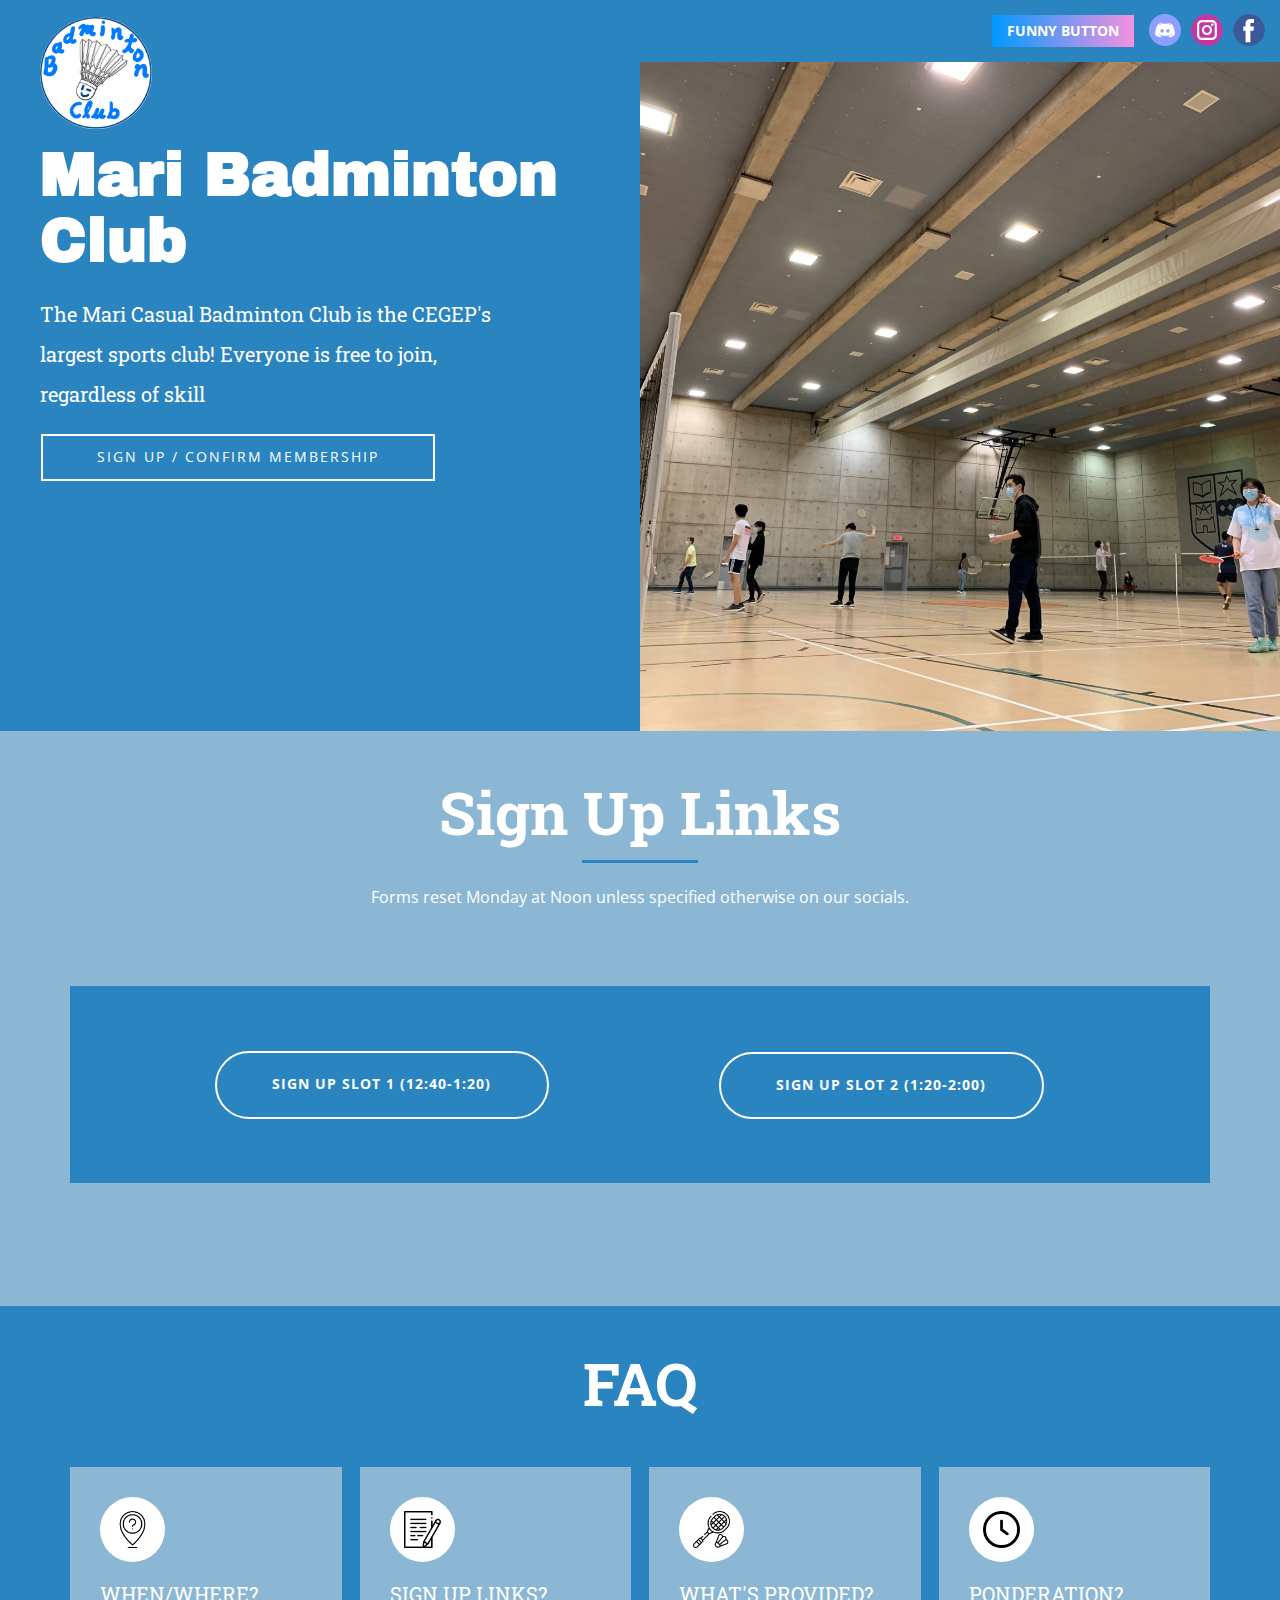
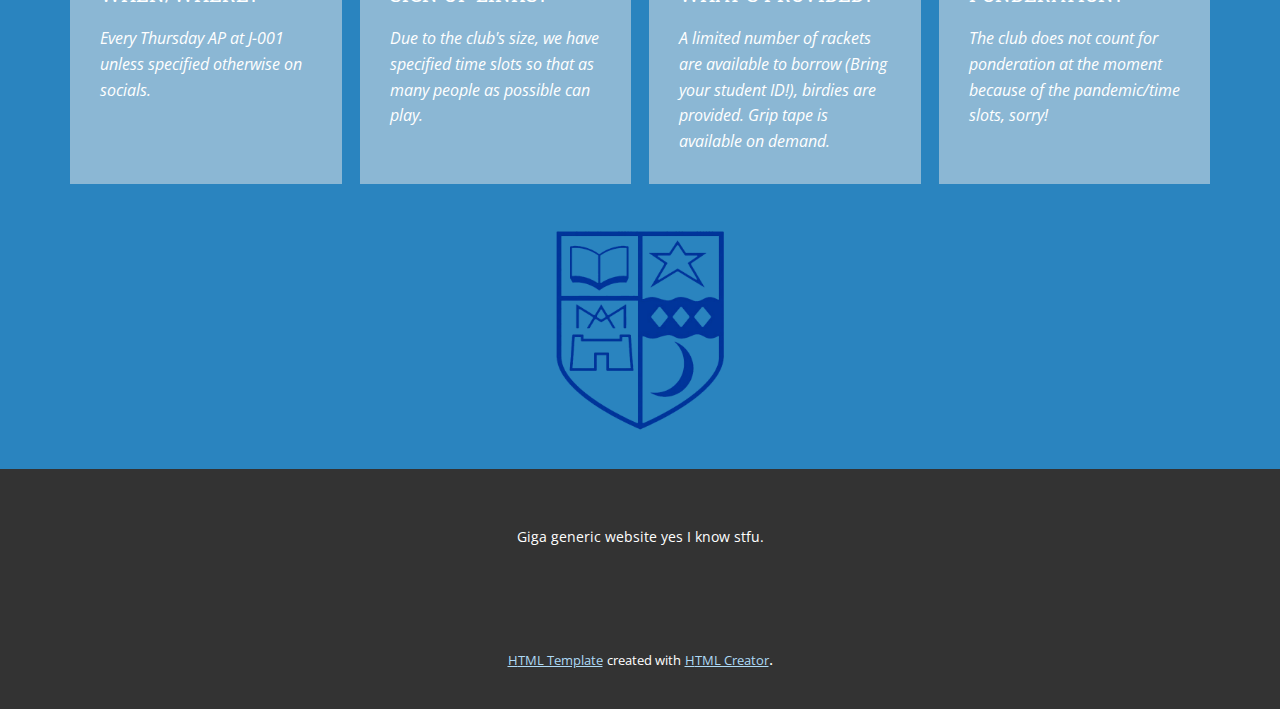
==== Marianopolis-Badminton-Club.html @ ca7cb6f6 "Added FIles" ====
<!DOCTYPE html>
<html style="font-size: 16px;">
  <head>
    <meta name="viewport" content="width=device-width, initial-scale=1.0">
    <meta charset="utf-8">
    <meta name="keywords" content="Sport Club, About Gym, Our sports club is open!, Come workout with us, Membership Benefits, Contact Us">
    <meta name="description" content="">
    <meta name="page_type" content="np-template-header-footer-from-plugin">
    <title>Marianopolis Badminton Club</title>
    <link rel="stylesheet" href="nicepage.css" media="screen">
<link rel="stylesheet" href="Marianopolis-Badminton-Club.css" media="screen">
    <script class="u-script" type="text/javascript" src="jquery.js" defer=""></script>
    <script class="u-script" type="text/javascript" src="nicepage.js" defer=""></script>
    <meta name="generator" content="Nicepage 4.5.4, nicepage.com">
    <link id="u-theme-google-font" rel="stylesheet" href="https://fonts.googleapis.com/css?family=Roboto+Slab:100,200,300,400,500,600,700,800,900|Open+Sans:300,300i,400,400i,500,500i,600,600i,700,700i,800,800i">
    <link id="u-page-google-font" rel="stylesheet" href="https://fonts.googleapis.com/css?family=Archivo+Black:400">
    
    
    
    
    <script type="application/ld+json">{
		"@context": "http://schema.org",
		"@type": "Organization",
		"name": "",
		"sameAs": [
				"https://discord.gg/cXCWYd5EyZ",
				"https://instagram.com/maribadmintonclub?r=nametag",
				"https://www.facebook.com/groups/233192931981322/"
		]
}</script>
    <meta name="theme-color" content="#2a84bf">
    <meta property="og:title" content="Marianopolis Badminton Club">
    <meta property="og:type" content="website">
  </head>
  <body class="u-body u-custom-color-2 u-xl-mode"><header class="u-clearfix u-custom-color-2 u-header u-valign-middle u-header" id="sec-61e0"><div class="u-align-right u-container-style u-group u-group-1">
        <div class="u-container-layout">
          <div class="u-social-icons u-spacing-10 u-social-icons-1">
            <a class="u-social-url" target="_blank" data-type="Custom" title="Discord" href="https://discord.gg/cXCWYd5EyZ"><span class="u-file-icon u-icon u-social-custom u-social-icon u-icon-1"><img src="images/iu-21.png" alt=""></span>
            </a>
            <a class="u-social-url" title="instagram" target="_blank" href="https://instagram.com/maribadmintonclub?r=nametag"><span class="u-icon u-social-icon u-social-instagram u-icon-2"><svg class="u-svg-link" preserveAspectRatio="xMidYMin slice" viewBox="0 0 112 112" style=""><use xmlns:xlink="http://www.w3.org/1999/xlink" xlink:href="#svg-11bf"></use></svg><svg class="u-svg-content" viewBox="0 0 112 112" x="0" y="0" id="svg-11bf"><circle fill="currentColor" cx="56.1" cy="56.1" r="55"></circle><path fill="#FFFFFF" d="M55.9,38.2c-9.9,0-17.9,8-17.9,17.9C38,66,46,74,55.9,74c9.9,0,17.9-8,17.9-17.9C73.8,46.2,65.8,38.2,55.9,38.2
z M55.9,66.4c-5.7,0-10.3-4.6-10.3-10.3c-0.1-5.7,4.6-10.3,10.3-10.3c5.7,0,10.3,4.6,10.3,10.3C66.2,61.8,61.6,66.4,55.9,66.4z"></path><path fill="#FFFFFF" d="M74.3,33.5c-2.3,0-4.2,1.9-4.2,4.2s1.9,4.2,4.2,4.2s4.2-1.9,4.2-4.2S76.6,33.5,74.3,33.5z"></path><path fill="#FFFFFF" d="M73.1,21.3H38.6c-9.7,0-17.5,7.9-17.5,17.5v34.5c0,9.7,7.9,17.6,17.5,17.6h34.5c9.7,0,17.5-7.9,17.5-17.5V38.8
C90.6,29.1,82.7,21.3,73.1,21.3z M83,73.3c0,5.5-4.5,9.9-9.9,9.9H38.6c-5.5,0-9.9-4.5-9.9-9.9V38.8c0-5.5,4.5-9.9,9.9-9.9h34.5
c5.5,0,9.9,4.5,9.9,9.9V73.3z"></path></svg></span>
            </a>
            <a class="u-social-url" title="facebook" target="_blank" href="https://www.facebook.com/groups/233192931981322/"><span class="u-icon u-social-facebook u-social-icon u-icon-3"><svg class="u-svg-link" preserveAspectRatio="xMidYMin slice" viewBox="0 0 112 112" style=""><use xmlns:xlink="http://www.w3.org/1999/xlink" xlink:href="#svg-a2ab"></use></svg><svg class="u-svg-content" viewBox="0 0 112 112" x="0" y="0" id="svg-a2ab"><circle fill="currentColor" cx="56.1" cy="56.1" r="55"></circle><path fill="#FFFFFF" d="M73.5,31.6h-9.1c-1.4,0-3.6,0.8-3.6,3.9v8.5h12.6L72,58.3H60.8v40.8H43.9V58.3h-8V43.9h8v-9.2
c0-6.7,3.1-17,17-17h12.5v13.9H73.5z"></path></svg></span>
            </a>
          </div>
          <a href="https://www.youtube.com/shorts/AWOyEIuVzzQ" class="u-border-none u-btn u-button-style u-gradient u-none u-text-body-alt-color u-btn-1" target="_blank">Funny button</a>
        </div>
      </div></header> 
    <section class="u-clearfix u-valign-middle-lg u-valign-middle-xl u-section-1" id="carousel_bebf">
      <div class="u-clearfix u-expanded-width u-layout-wrap u-layout-wrap-1">
        <div class="u-layout">
          <div class="u-layout-row">
            <div class="u-container-style u-custom-color-2 u-layout-cell u-size-30-lg u-size-30-xl u-size-33-md u-size-33-sm u-size-33-xs u-layout-cell-1">
              <div class="u-container-layout u-container-layout-1">
                <div class="u-image u-image-circle u-preserve-proportions u-image-1" alt="" data-image-width="1370" data-image-height="1370"></div>
                <h1 class="u-custom-font u-text u-text-body-alt-color u-text-1">Mari Badminton Club</h1>
                <div class="u-align-left u-container-style u-group u-group-1">
                  <div class="u-container-layout">
                    <p class="u-custom-font u-heading-font u-text u-text-2">The Mari Casual Badminton Club is the CEGEP's largest sports club! Everyone is free to join, regardless of skill</p>
                    <a href="https://docs.google.com/forms/u/0/?tgif=d" class="u-border-2 u-border-active-white u-border-hover-white u-border-white u-btn u-button-style u-hover-custom-color-2 u-none u-text-active-white u-text-body-alt-color u-text-hover-white u-btn-1">Sign Up / Confirm Membership<br>
                    </a>
                  </div>
                </div>
              </div>
            </div>
            <div class="u-container-style u-image u-layout-cell u-size-27-md u-size-27-sm u-size-27-xs u-size-30-lg u-size-30-xl u-image-2" data-image-width="4032" data-image-height="3024">
              <div class="u-container-layout u-valign-bottom-md u-valign-bottom-sm u-valign-bottom-xs u-container-layout-3"></div>
            </div>
          </div>
        </div>
      </div>
    </section>
    <section class="u-align-center u-clearfix u-custom-color-3 u-section-2" id="carousel_9475">
      <div class="u-clearfix u-sheet u-sheet-1">
        <h1 class="u-text u-text-1">Sign Up Links</h1>
        <div class="u-border-3 u-border-custom-color-2 u-line u-line-horizontal u-line-1"></div>
        <p class="u-text u-text-2">Forms reset Monday at Noon unless specified otherwise on our socials.</p>
        <div class="u-custom-color-2 u-expanded-width u-shape u-shape-rectangle u-shape-1"></div>
        <div class="u-clearfix u-expanded-width-md u-expanded-width-sm u-expanded-width-xs u-gutter-30 u-layout-wrap u-layout-wrap-1">
          <div class="u-layout" style="">
            <div class="u-layout-row" style="">
              <div class="u-container-style u-layout-cell u-left-cell u-size-60 u-layout-cell-1">
                <div class="u-container-layout u-container-layout-1">
                  <a href="https://forms.gle/CXZEc7ZyULWpKuLK6" class="u-border-2 u-border-hover-white u-border-white u-btn u-btn-round u-button-style u-none u-radius-50 u-btn-1" target="_blank">Sign up slot 1 (12:40-1:20)</a>
                  <a href="https://forms.gle/Vssh97PdJcnuQFZB7" class="u-border-2 u-border-hover-white u-border-white u-btn u-btn-round u-button-style u-none u-radius-50 u-btn-2" target="_blank"> Sign up slot 2 (1:20-2:00)</a>
                </div>
              </div>
            </div>
          </div>
        </div>
      </div>
    </section>
    <section class="u-align-center u-clearfix u-custom-color-2 u-section-3" id="carousel_7eb9">
      <div class="u-clearfix u-sheet u-sheet-1">
        <h1 class="u-text u-text-1">FAQ</h1>
        <div class="u-expanded-width u-list u-list-1">
          <div class="u-repeater u-repeater-1">
            <div class="u-align-left u-container-style u-custom-color-3 u-list-item u-repeater-item u-list-item-1">
              <div class="u-container-layout u-similar-container u-container-layout-1"><span class="u-file-icon u-icon u-icon-circle u-spacing-14 u-white u-icon-1"><img src="images/309173.png" alt=""></span>
                <h5 class="u-text u-text-2">When/Where?</h5>
                <p class="u-text u-text-3">Every Thursday AP at J-001 unless specified otherwise on socials.</p>
              </div>
            </div>
            <div class="u-align-left u-container-style u-custom-color-3 u-list-item u-repeater-item u-list-item-2">
              <div class="u-container-layout u-similar-container u-container-layout-2"><span class="u-file-icon u-icon u-icon-circle u-spacing-14 u-white u-icon-2"><img src="images/3447545.png" alt=""></span>
                <h5 class="u-text u-text-4">Sign up links?</h5>
                <p class="u-text u-text-5">Due to the club's size, we have specified time slots so that as many people as possible can play.</p>
              </div>
            </div>
            <div class="u-align-left u-container-style u-custom-color-3 u-list-item u-repeater-item u-list-item-3">
              <div class="u-container-layout u-similar-container u-container-layout-3"><span class="u-file-icon u-icon u-icon-circle u-spacing-14 u-white u-icon-3"><img src="images/2633874.png" alt=""></span>
                <h5 class="u-text u-text-6">What's Provided?</h5>
                <p class="u-text u-text-7">A limited number of rackets are available to borrow (Bring your student ID!), birdies are provided. Grip tape is available on demand.</p>
              </div>
            </div>
            <div class="u-align-left u-container-style u-custom-color-3 u-list-item u-repeater-item u-list-item-4">
              <div class="u-container-layout u-similar-container u-container-layout-4"><span class="u-file-icon u-icon u-icon-circle u-spacing-14 u-white u-icon-4"><img src="images/992700.png" alt=""></span>
                <h5 class="u-text u-text-8">Ponderation?</h5>
                <p class="u-text u-text-9">The club does not count for ponderation at the moment because of the pandemic/time slots, sorry!</p>
              </div>
            </div>
          </div>
        </div>
        <img class="u-image u-image-default u-preserve-proportions u-image-1" src="images/iu-41.png" alt="" data-image-width="1280" data-image-height="1280">
      </div>
    </section>
    
    
    <footer class="u-align-center u-clearfix u-footer u-grey-80 u-footer" id="sec-41c3"><div class="u-clearfix u-sheet u-sheet-1">
        <p class="u-small-text u-text u-text-variant u-text-1">Giga generic website yes I know stfu.</p>
      </div></footer>
    <section class="u-backlink u-clearfix u-grey-80">
      <a class="u-link" href="https://nicepage.com/html-templates" target="_blank">
        <span>HTML Template</span>
      </a>
      <p class="u-text">
        <span>created with</span>
      </p>
      <a class="u-link" href="https://nicepage.com/html-website-builder" target="_blank">
        <span>HTML Creator</span>
      </a>. 
    </section><span style="height: 64px; width: 64px; margin-left: 0px; margin-right: auto; margin-top: 0px; right: 35px; bottom: 35px;" class="u-back-to-top u-border-2 u-border-white u-hidden-xs u-icon u-icon-circle u-opacity u-opacity-85 u-spacing-10 u-text-white" data-href="#">
        <svg class="u-svg-link" preserveAspectRatio="xMidYMin slice" viewBox="0 0 551.13 551.13"><use xmlns:xlink="http://www.w3.org/1999/xlink" xlink:href="#svg-1d98"></use></svg>
        <svg class="u-svg-content" enable-background="new 0 0 551.13 551.13" viewBox="0 0 551.13 551.13" xmlns="http://www.w3.org/2000/svg" id="svg-1d98"><path d="m275.565 189.451 223.897 223.897h51.668l-275.565-275.565-275.565 275.565h51.668z"></path></svg>
    </span>
  </body>
</html>
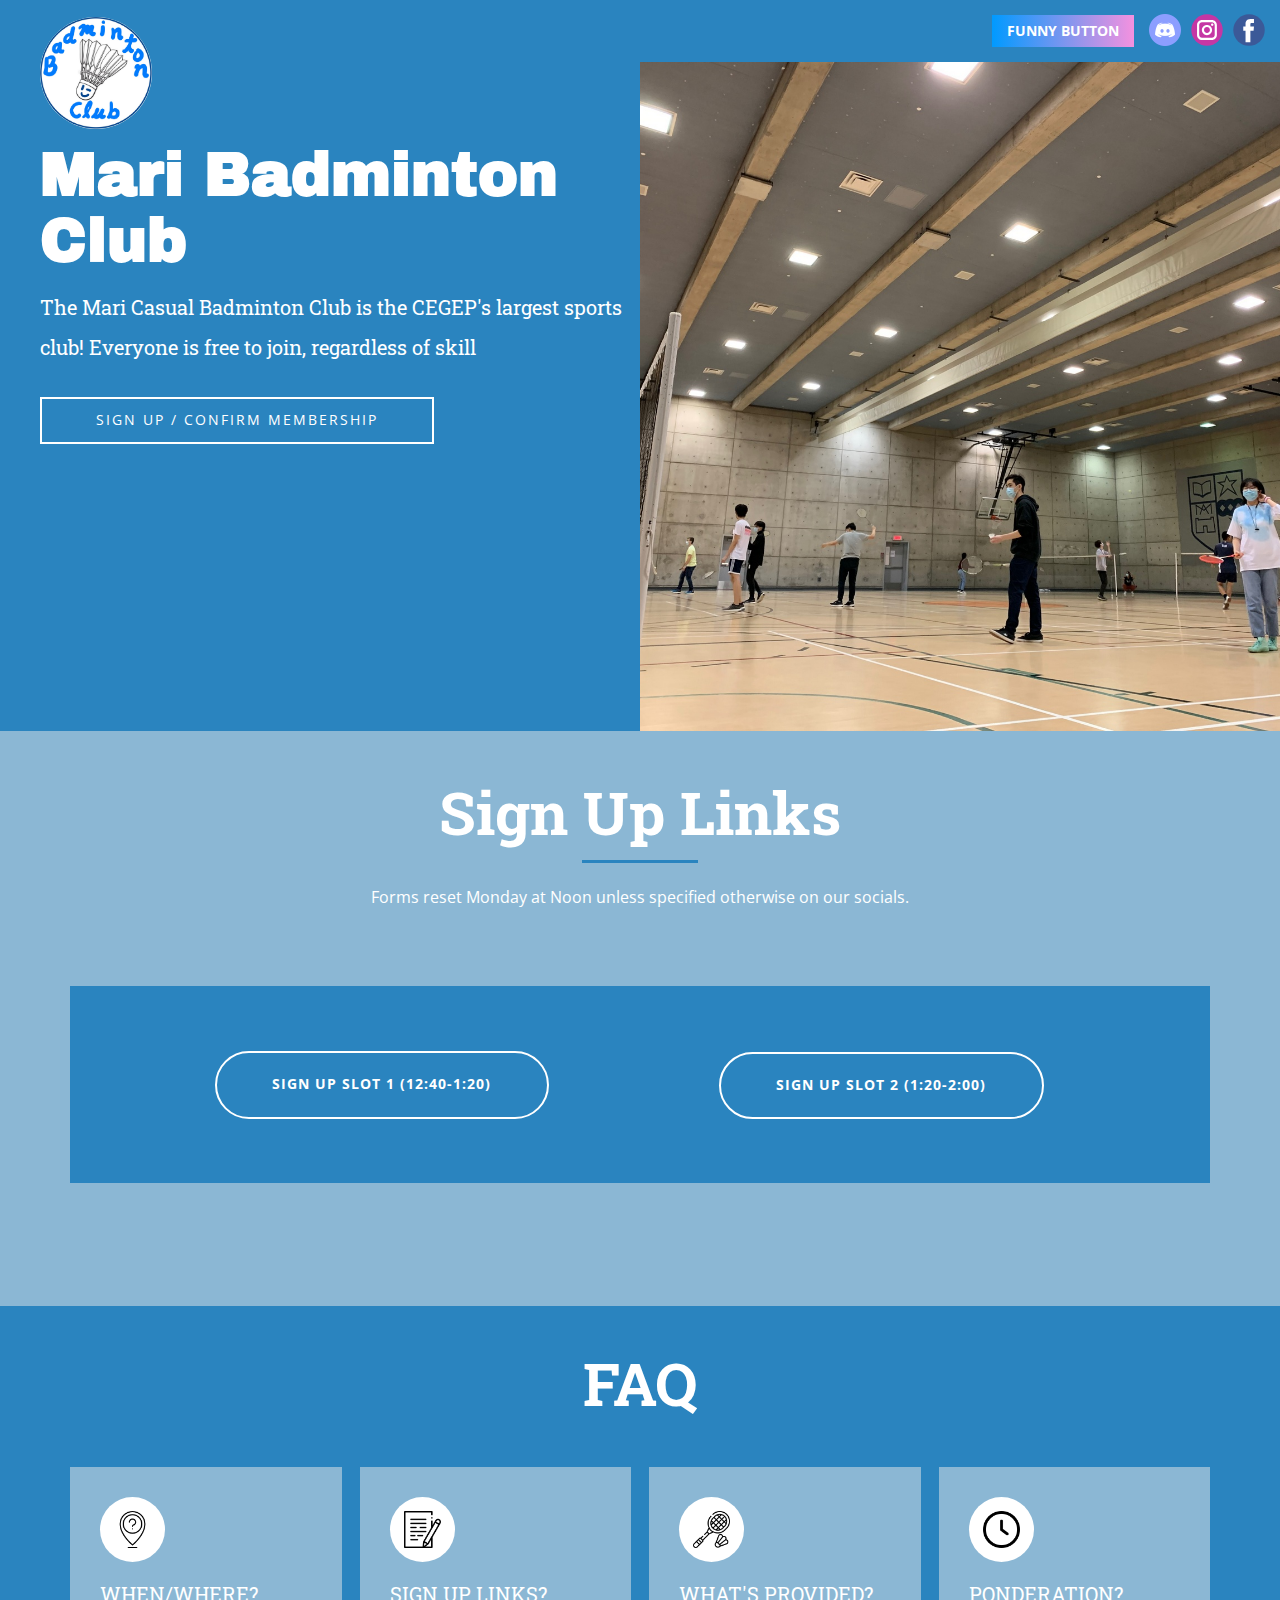
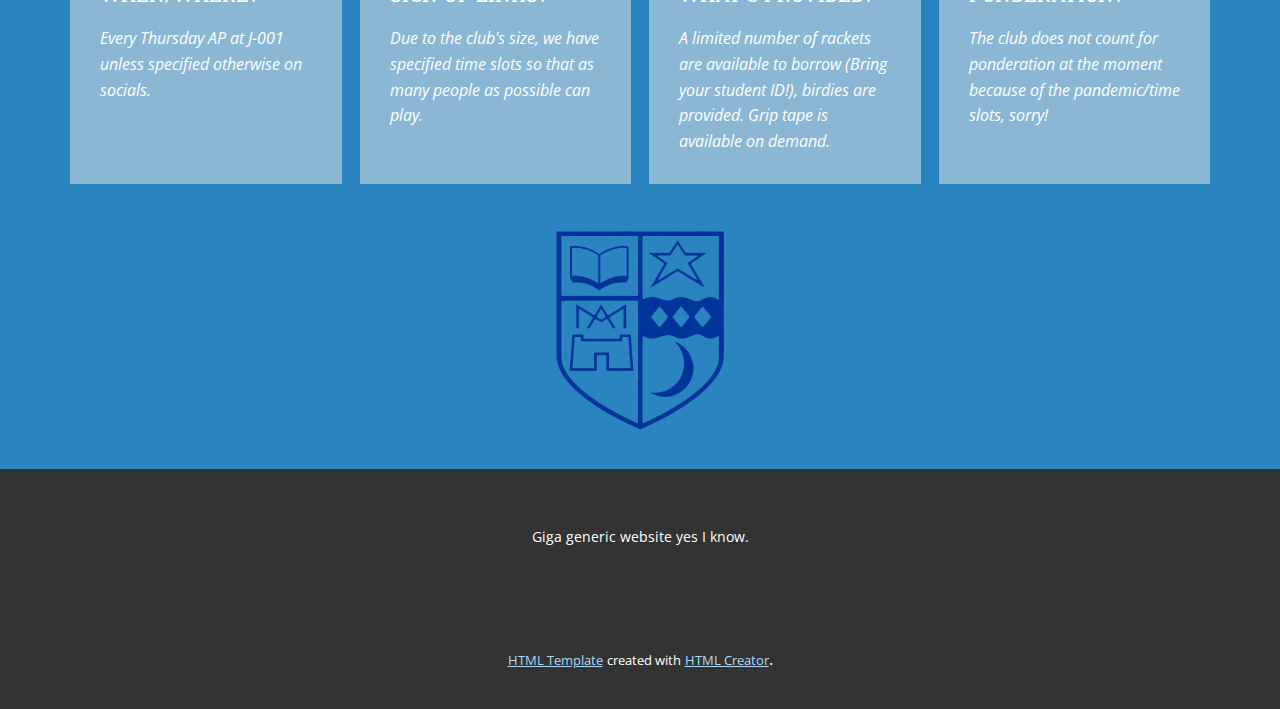
==== commit f244790e: "Optimize for phone" ====
--- a/Marianopolis-Badminton-Club.html
+++ b/Marianopolis-Badminton-Club.html
@@ -53,21 +53,17 @@
       <div class="u-clearfix u-expanded-width u-layout-wrap u-layout-wrap-1">
         <div class="u-layout">
           <div class="u-layout-row">
-            <div class="u-container-style u-custom-color-2 u-layout-cell u-size-30-lg u-size-30-xl u-size-33-md u-size-33-sm u-size-33-xs u-layout-cell-1">
+            <div class="u-container-style u-custom-color-2 u-layout-cell u-size-30-xl u-size-31-lg u-size-33-md u-size-33-sm u-size-33-xs u-layout-cell-1">
               <div class="u-container-layout u-container-layout-1">
                 <div class="u-image u-image-circle u-preserve-proportions u-image-1" alt="" data-image-width="1370" data-image-height="1370"></div>
-                <h1 class="u-custom-font u-text u-text-body-alt-color u-text-1">Mari Badminton Club</h1>
-                <div class="u-align-left u-container-style u-group u-group-1">
-                  <div class="u-container-layout">
-                    <p class="u-custom-font u-heading-font u-text u-text-2">The Mari Casual Badminton Club is the CEGEP's largest sports club! Everyone is free to join, regardless of skill</p>
-                    <a href="https://docs.google.com/forms/u/0/?tgif=d" class="u-border-2 u-border-active-white u-border-hover-white u-border-white u-btn u-button-style u-hover-custom-color-2 u-none u-text-active-white u-text-body-alt-color u-text-hover-white u-btn-1">Sign Up / Confirm Membership<br>
-                    </a>
-                  </div>
-                </div>
+                <h1 class="u-custom-font u-text u-text-body-alt-color u-text-default-xs u-text-1">Mari Badminton Club</h1>
+                <p class="u-custom-font u-heading-font u-text u-text-default-xs u-text-2"> The Mari Casual Badminton Club is the CEGEP's largest sports club! Everyone is free to join, regardless of skill</p>
+                <a href="https://forms.gle/B1RVdjzQc3L1shP78" class="u-border-2 u-border-active-white u-border-hover-white u-border-white u-btn u-button-style u-hover-custom-color-2 u-none u-text-active-white u-text-body-alt-color u-text-hover-white u-btn-1" target="_blank">Sign Up / Confirm Membership<br>
+                </a>
               </div>
             </div>
-            <div class="u-container-style u-image u-layout-cell u-size-27-md u-size-27-sm u-size-27-xs u-size-30-lg u-size-30-xl u-image-2" data-image-width="4032" data-image-height="3024">
-              <div class="u-container-layout u-valign-bottom-md u-valign-bottom-sm u-valign-bottom-xs u-container-layout-3"></div>
+            <div class="u-container-style u-image u-layout-cell u-size-27-md u-size-27-sm u-size-27-xs u-size-29-lg u-size-30-xl u-image-2" data-image-width="4032" data-image-height="3024">
+              <div class="u-container-layout u-valign-bottom-md u-valign-bottom-sm u-valign-bottom-xs u-container-layout-2"></div>
             </div>
           </div>
         </div>
@@ -130,7 +126,7 @@
     
     
     <footer class="u-align-center u-clearfix u-footer u-grey-80 u-footer" id="sec-41c3"><div class="u-clearfix u-sheet u-sheet-1">
-        <p class="u-small-text u-text u-text-variant u-text-1">Giga generic website yes I know stfu.</p>
+        <p class="u-small-text u-text u-text-variant u-text-1">Giga generic website yes I know.</p>
       </div></footer>
     <section class="u-backlink u-clearfix u-grey-80">
       <a class="u-link" href="https://nicepage.com/html-templates" target="_blank">
--- a/Marianopolis-Badminton-Club.css
+++ b/Marianopolis-Badminton-Club.css
@@ -26,19 +26,13 @@
 .u-section-1 .u-text-1 {
   font-family: "Archivo Black";
   font-size: 3.75rem;
-  margin: 13px 20px 0 40px;
-}
-
-.u-section-1 .u-group-1 {
-  width: 460px;
-  min-height: 186px;
-  margin: 20px auto 0 40px;
+  margin: 13px auto 0 40px;
 }
 
 .u-section-1 .u-text-2 {
   font-size: 1.25rem;
   line-height: 2;
-  margin: 0;
+  margin: 13px auto 0 40px;
 }
 
 .u-section-1 .u-btn-1 {
@@ -47,7 +41,7 @@
   font-size: 0.875rem;
   letter-spacing: 2px;
   font-weight: 400;
-  margin: 20px auto 0 1px;
+  margin: 30px auto 0 40px;
   padding: 10px 54px;
 }
 
@@ -57,7 +51,7 @@
   background-position: 50% 50%;
 }
 
-.u-section-1 .u-container-layout-3 {
+.u-section-1 .u-container-layout-2 {
   padding: 30px 0 60px;
 }
 
@@ -75,13 +69,21 @@
     min-height: 629px;
   }
 
-  .u-section-1 .u-container-layout-1 {
-    padding-left: 22px;
-    padding-right: 22px;
+  .u-section-1 .u-image-1 {
+    margin-left: 62px;
   }
 
   .u-section-1 .u-text-1 {
-    margin-right: 0;
+    margin-left: 34px;
+  }
+
+  .u-section-1 .u-text-2 {
+    margin-left: 34px;
+  }
+
+  .u-section-1 .u-btn-1 {
+    margin-top: 13px;
+    margin-left: 34px;
   }
 
   .u-section-1 .u-image-2 {
@@ -98,27 +100,28 @@
     min-height: 641px;
   }
 
-  .u-section-1 .u-container-layout-1 {
-    padding: 5px 0;
+  .u-section-1 .u-image-1 {
+    margin-top: -40px;
   }
 
   .u-section-1 .u-text-1 {
     font-size: 3rem;
-  }
-
-  .u-section-1 .u-group-1 {
-    width: 396px;
+    margin-left: 13px;
+  }
+
+  .u-section-1 .u-text-2 {
+    margin-left: 13px;
   }
 
   .u-section-1 .u-btn-1 {
-    margin-left: 0;
+    margin-left: 13px;
   }
 
   .u-section-1 .u-image-2 {
     min-height: 641px;
   }
 
-  .u-section-1 .u-container-layout-3 {
+  .u-section-1 .u-container-layout-2 {
     padding-top: 19px;
     padding-bottom: 19px;
   }
@@ -130,12 +133,11 @@
   }
 
   .u-section-1 .u-layout-cell-1 {
-    min-height: 581px;
     order: 1;
+    min-height: 100px;
   }
 
   .u-section-1 .u-container-layout-1 {
-    padding-top: 0;
     padding-left: 15px;
     padding-right: 15px;
   }
@@ -145,12 +147,11 @@
   }
 
   .u-section-1 .u-text-1 {
-    width: auto;
     margin-top: 8px;
   }
 
-  .u-section-1 .u-group-1 {
-    margin-top: 6px;
+  .u-section-1 .u-text-2 {
+    margin-top: 19px;
   }
 
   .u-section-1 .u-image-2 {
@@ -161,7 +162,7 @@
 
 @media (max-width: 575px) {
    .u-section-1 {
-    min-height: 1360px;
+    min-height: 955px;
   }
 
   .u-section-1 .u-layout-wrap-1 {
@@ -171,40 +172,40 @@
   }
 
   .u-section-1 .u-layout-cell-1 {
-    min-height: 575px;
+    min-height: 581px;
   }
 
   .u-section-1 .u-container-layout-1 {
-    padding-bottom: 0;
-    padding-left: 14px;
-    padding-right: 14px;
+    padding-left: 0;
+    padding-right: 0;
   }
 
   .u-section-1 .u-image-1 {
-    margin-top: 25px;
+    margin-top: 29px;
+    margin-left: 9px;
   }
 
   .u-section-1 .u-text-1 {
     font-size: 3.75rem;
-  }
-
-  .u-section-1 .u-group-1 {
-    width: 340px;
-    min-height: 226px;
-    margin: 50px 32px -44px auto;
+    margin-top: 11px;
+    margin-left: 22px;
+  }
+
+  .u-section-1 .u-text-2 {
+    margin-top: 36px;
+    margin-left: 22px;
   }
 
   .u-section-1 .u-btn-1 {
-    margin-right: 0;
-    padding-left: 29px;
-    padding-right: 29px;
+    margin-top: 29px;
+    margin-left: 22px;
   }
 
   .u-section-1 .u-image-2 {
-    min-height: 708px;
-  }
-
-  .u-section-1 .u-container-layout-3 {
+    min-height: 293px;
+  }
+
+  .u-section-1 .u-container-layout-2 {
     padding-left: 28px;
     padding-right: 28px;
   }
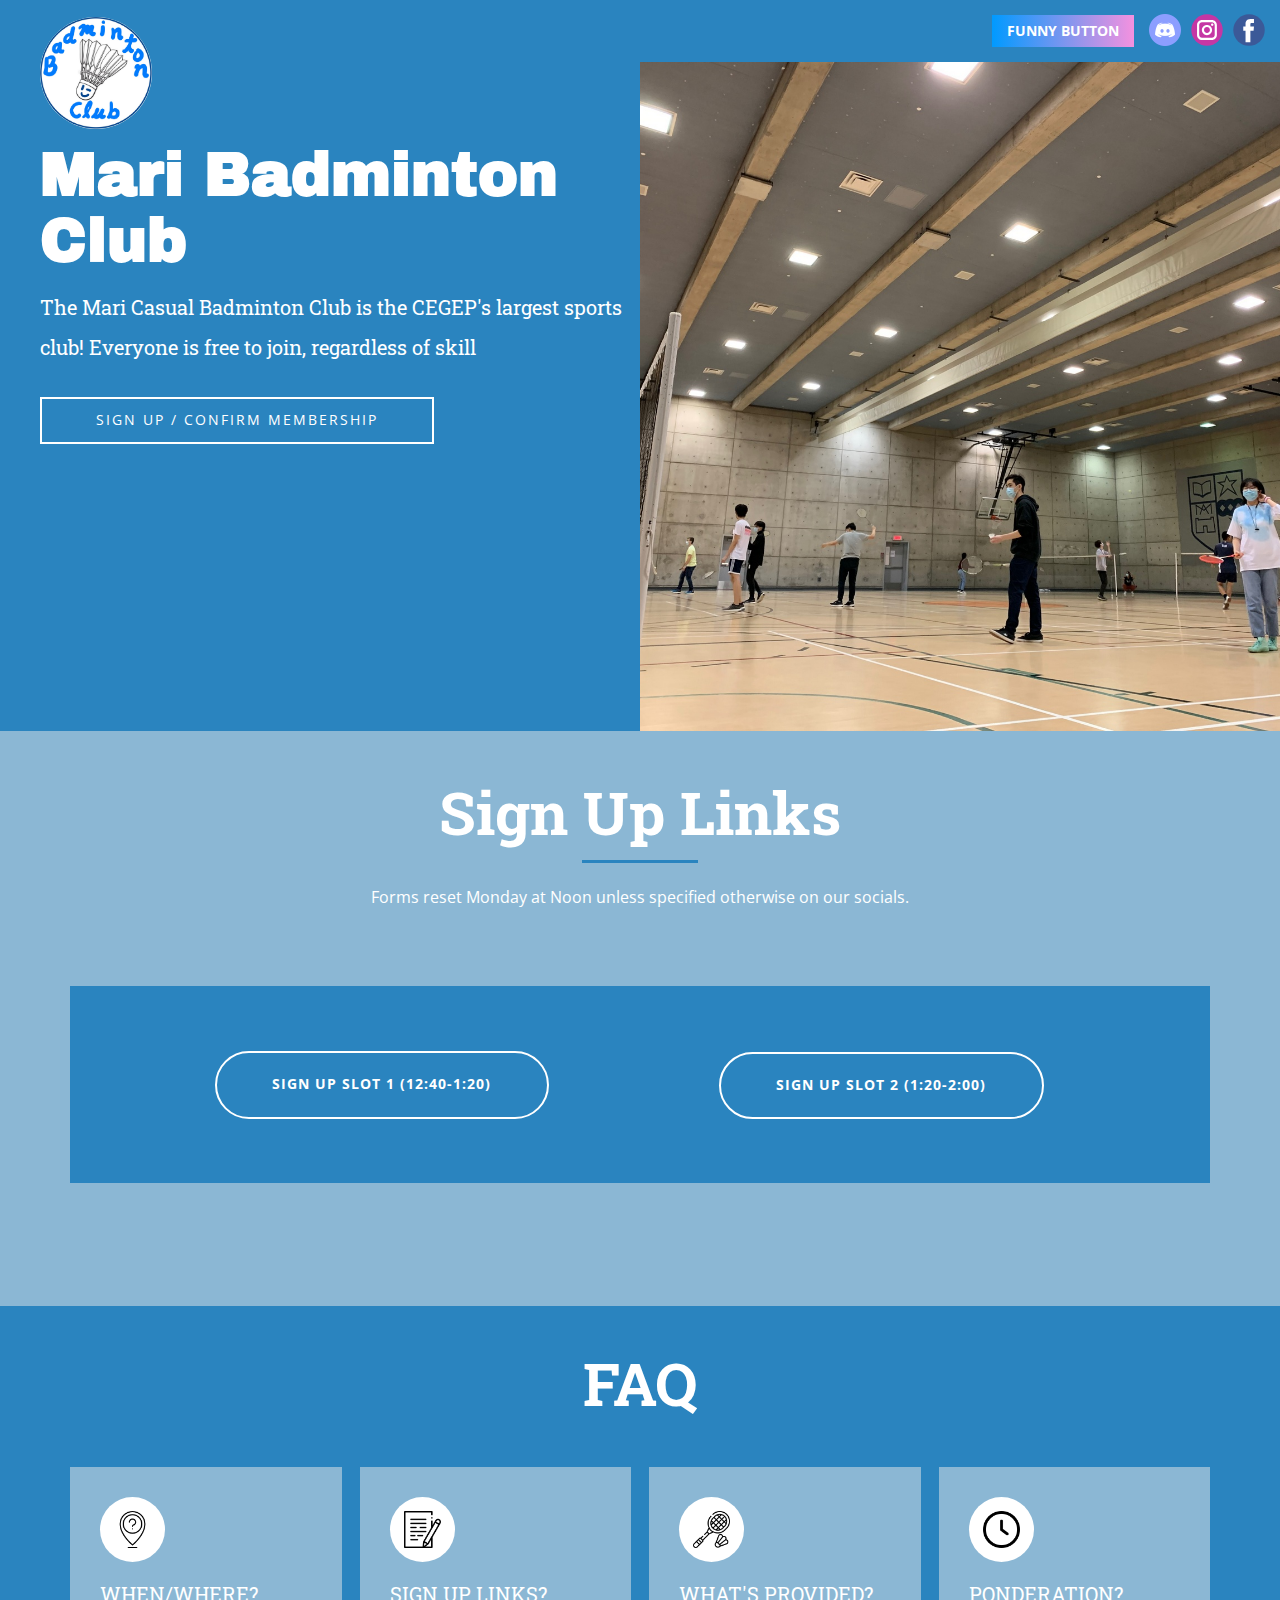
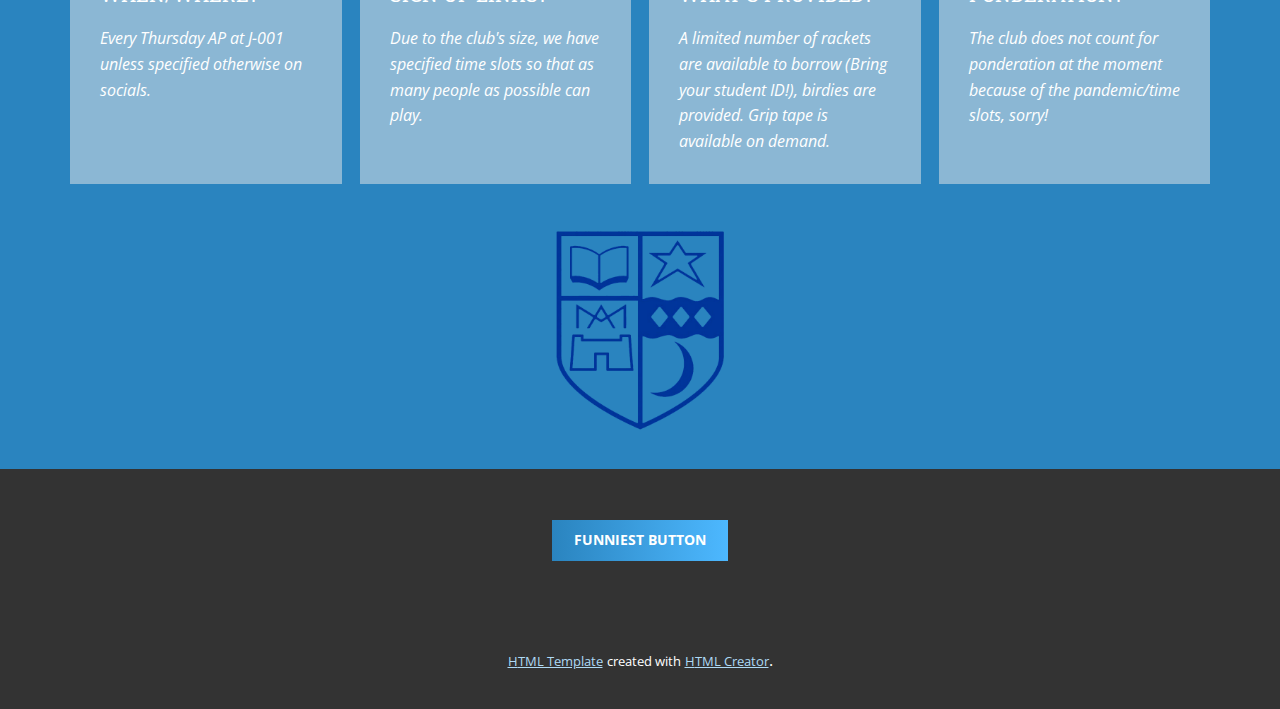
==== commit b46c79e7: "Iphone 13 mini optimization" ====
--- a/Marianopolis-Badminton-Club.html
+++ b/Marianopolis-Badminton-Club.html
@@ -54,10 +54,10 @@
         <div class="u-layout">
           <div class="u-layout-row">
             <div class="u-container-style u-custom-color-2 u-layout-cell u-size-30-xl u-size-31-lg u-size-33-md u-size-33-sm u-size-33-xs u-layout-cell-1">
-              <div class="u-container-layout u-container-layout-1">
-                <div class="u-image u-image-circle u-preserve-proportions u-image-1" alt="" data-image-width="1370" data-image-height="1370"></div>
+              <div class="u-container-layout u-valign-bottom-xs u-container-layout-1">
+                <div class="u-align-left-xs u-image u-image-circle u-preserve-proportions u-image-1" alt="" data-image-width="1370" data-image-height="1370"></div>
                 <h1 class="u-custom-font u-text u-text-body-alt-color u-text-default-xs u-text-1">Mari Badminton Club</h1>
-                <p class="u-custom-font u-heading-font u-text u-text-default-xs u-text-2"> The Mari Casual Badminton Club is the CEGEP's largest sports club! Everyone is free to join, regardless of skill</p>
+                <p class="u-custom-font u-heading-font u-text u-text-2"> The Mari Casual Badminton Club is the CEGEP's largest sports club! Everyone is free to join, regardless of skill</p>
                 <a href="https://forms.gle/B1RVdjzQc3L1shP78" class="u-border-2 u-border-active-white u-border-hover-white u-border-white u-btn u-button-style u-hover-custom-color-2 u-none u-text-active-white u-text-body-alt-color u-text-hover-white u-btn-1" target="_blank">Sign Up / Confirm Membership<br>
                 </a>
               </div>
@@ -125,8 +125,8 @@
     </section>
     
     
-    <footer class="u-align-center u-clearfix u-footer u-grey-80 u-footer" id="sec-41c3"><div class="u-clearfix u-sheet u-sheet-1">
-        <p class="u-small-text u-text u-text-variant u-text-1">Giga generic website yes I know.</p>
+    <footer class="u-align-center u-clearfix u-footer u-grey-80 u-footer" id="sec-41c3"><div class="u-align-left u-clearfix u-sheet u-valign-middle u-sheet-1">
+        <a href="https://www.youtube.com/watch?v=dQw4w9WgXcQ" class="u-btn u-button-style u-gradient u-none u-text-body-alt-color u-btn-1" target="_blank">Funniest button</a>
       </div></footer>
     <section class="u-backlink u-clearfix u-grey-80">
       <a class="u-link" href="https://nicepage.com/html-templates" target="_blank">
--- a/nicepage.css
+++ b/nicepage.css
@@ -37106,34 +37106,20 @@
   min-height: 142px;
 }
 
-.u-footer .u-text-1 {
-  width: 417px;
-  margin: 57px auto 41px;
-}
-@media (max-width: 1199px) {
-  .u-footer .u-sheet-1 {
-    min-height: 99px;
-  }
-}
-@media (max-width: 991px) {
-  .u-footer .u-sheet-1 {
-    min-height: 76px;
-  }
-}
-@media (max-width: 767px) {
-  .u-footer .u-sheet-1 {
-    min-height: 57px;
-  }
-}
-@media (max-width: 575px) {
-  .u-footer .u-sheet-1 {
-    min-height: 36px;
-  }
+.u-footer .u-btn-1 {
+  background-image: linear-gradient(to right, #2a84bf, #4db8ff);
+  border-style: none;
+  font-weight: 700;
+  text-transform: uppercase;
+  font-size: 0.875rem;
+  letter-spacing: 0px;
+  margin: 51px auto;
+  padding: 9px 22px;
+}
 
-  .u-footer .u-text-1 {
-    width: 340px;
-  }
-}
+
+
+
 
  /*begin-variables base-font-size*/ 
  html { font-size: 16px; }
--- a/Marianopolis-Badminton-Club.css
+++ b/Marianopolis-Badminton-Club.css
@@ -181,24 +181,28 @@
   }
 
   .u-section-1 .u-image-1 {
-    margin-top: 29px;
-    margin-left: 9px;
+    margin-top: 0;
+    margin-left: 22px;
   }
 
   .u-section-1 .u-text-1 {
     font-size: 3.75rem;
-    margin-top: 11px;
+    margin-top: 18px;
     margin-left: 22px;
   }
 
   .u-section-1 .u-text-2 {
-    margin-top: 36px;
+    width: auto;
+    margin-top: 22px;
+    margin-right: 37px;
     margin-left: 22px;
   }
 
   .u-section-1 .u-btn-1 {
-    margin-top: 29px;
+    margin-top: 43px;
     margin-left: 22px;
+    padding-right: 12px;
+    padding-left: 11px;
   }
 
   .u-section-1 .u-image-2 {
@@ -418,7 +422,7 @@
     margin-bottom: -42px;
   }
 }.u-section-3 .u-sheet-1 {
-  min-height: 735px;
+  min-height: 760px;
 }
 
 .u-section-3 .u-text-1 {
@@ -557,14 +561,6 @@
     min-height: 876px;
   }
 
-  .u-section-3 .u-text-1 {
-    margin-top: 63px;
-  }
-
-  .u-section-3 .u-list-1 {
-    margin-top: 74px;
-  }
-
   .u-section-3 .u-repeater-1 {
     min-height: 239px;
   }
@@ -575,14 +571,6 @@
     min-height: 976px;
   }
 
-  .u-section-3 .u-text-1 {
-    margin-top: 16px;
-  }
-
-  .u-section-3 .u-list-1 {
-    margin-top: 38px;
-  }
-
   .u-section-3 .u-repeater-1 {
     grid-template-columns: calc(50% - 9px) calc(50% - 9px);
   }
@@ -593,10 +581,6 @@
     min-height: 1020px;
   }
 
-  .u-section-3 .u-text-1 {
-    margin-top: 60px;
-  }
-
   .u-section-3 .u-container-layout-1 {
     padding-left: 10px;
     padding-right: 10px;
@@ -624,14 +608,7 @@
   }
 
   .u-section-3 .u-text-1 {
-    width: auto;
-    margin-top: 39px;
-    margin-left: 0;
-    margin-right: 0;
-  }
-
-  .u-section-3 .u-list-1 {
-    margin-top: 41px;
+    width: 340px;
   }
 
   .u-section-3 .u-repeater-1 {
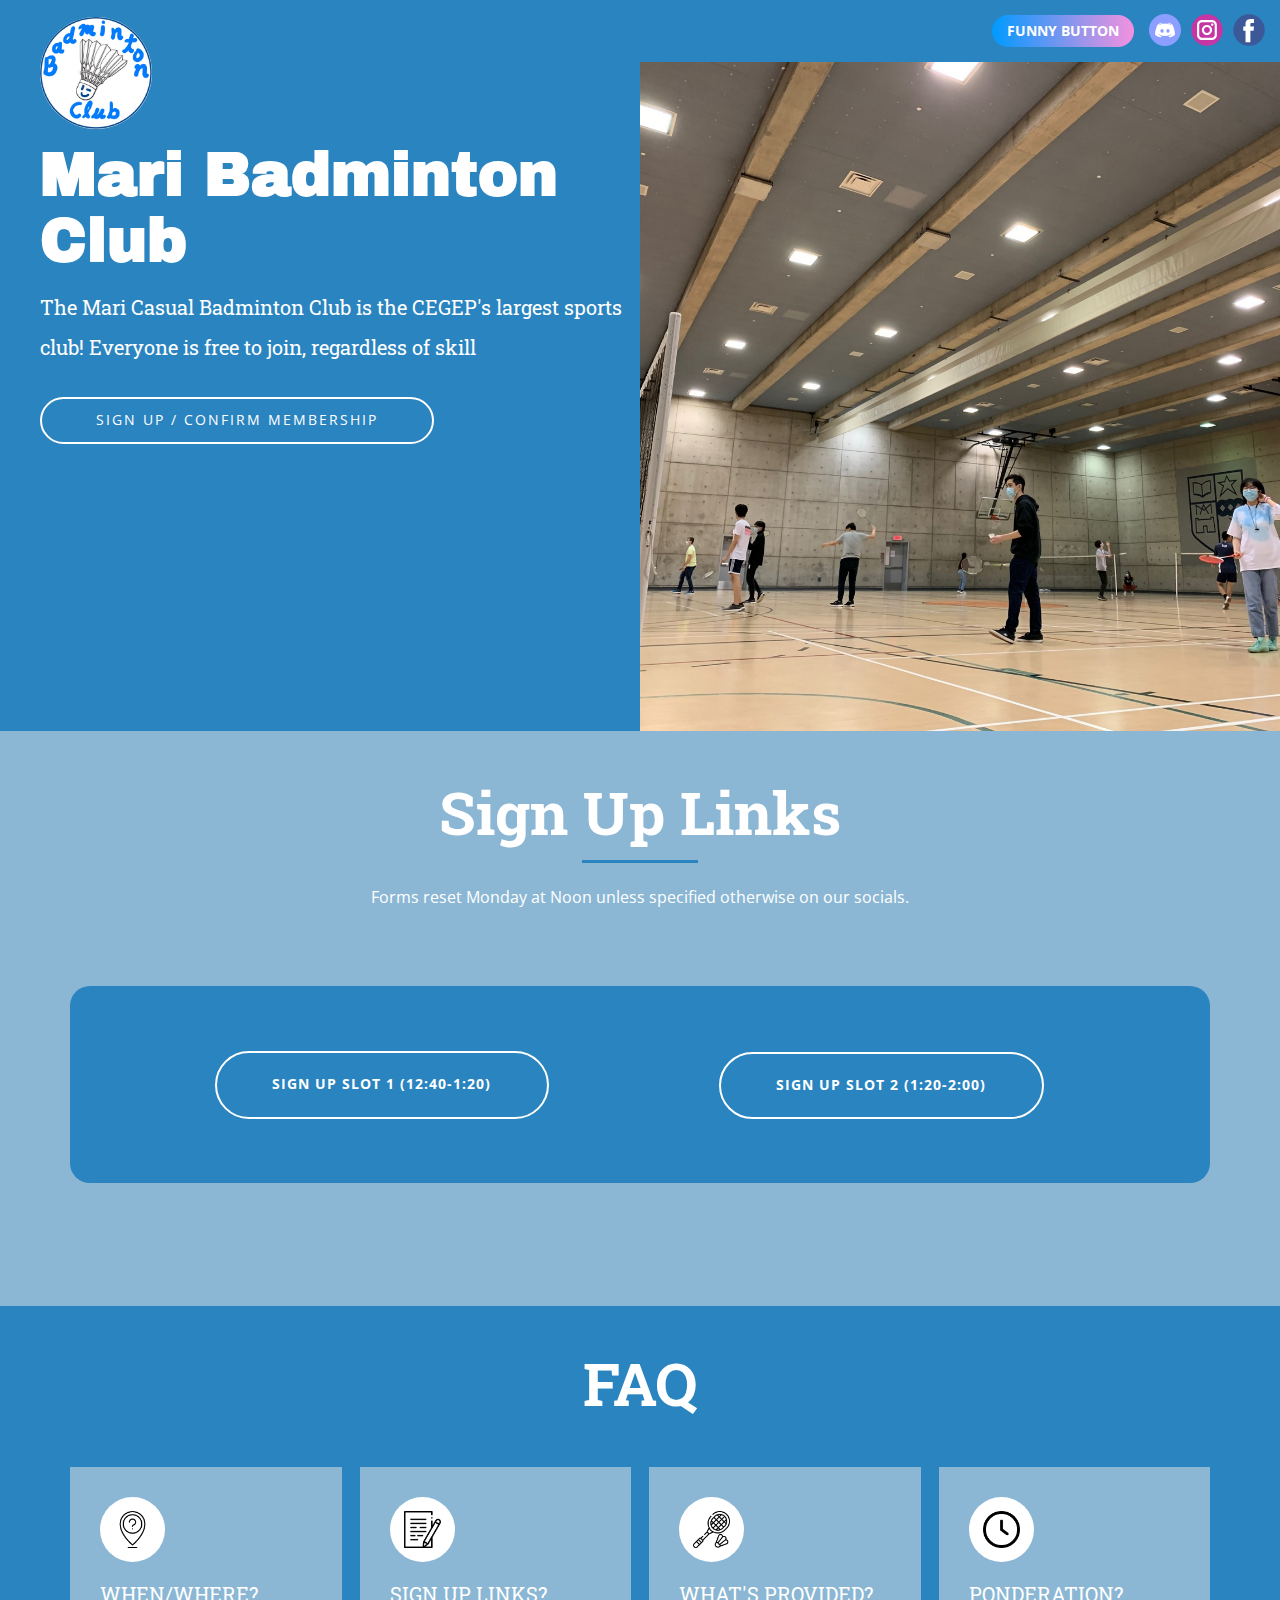
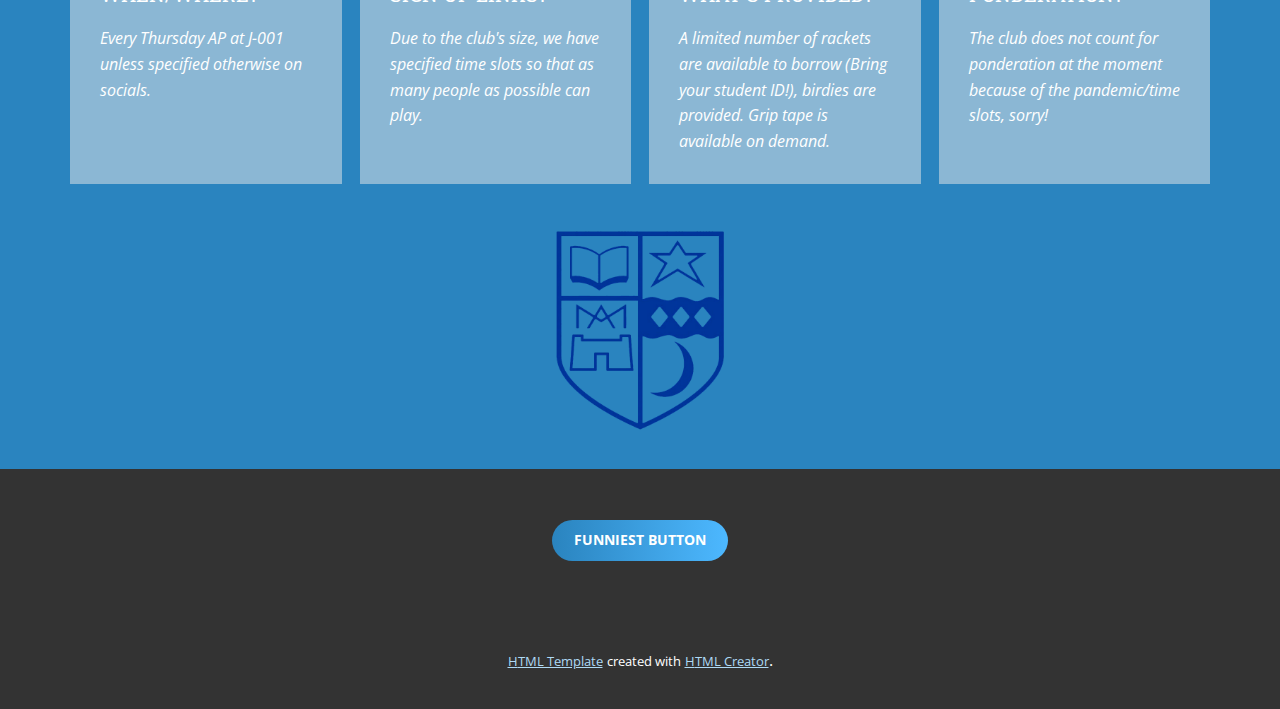
==== commit ce5fb9d4: "Optimization for phones" ====
--- a/Marianopolis-Badminton-Club.html
+++ b/Marianopolis-Badminton-Club.html
@@ -46,7 +46,7 @@
 c0-6.7,3.1-17,17-17h12.5v13.9H73.5z"></path></svg></span>
             </a>
           </div>
-          <a href="https://www.youtube.com/shorts/AWOyEIuVzzQ" class="u-border-none u-btn u-button-style u-gradient u-none u-text-body-alt-color u-btn-1" target="_blank">Funny button</a>
+          <a href="https://www.youtube.com/shorts/AWOyEIuVzzQ" class="u-border-none u-btn u-btn-round u-button-style u-gradient u-none u-radius-50 u-text-body-alt-color u-btn-1" target="_blank">Funny button</a>
         </div>
       </div></header> 
     <section class="u-clearfix u-valign-middle-lg u-valign-middle-xl u-section-1" id="carousel_bebf">
@@ -56,9 +56,9 @@
             <div class="u-container-style u-custom-color-2 u-layout-cell u-size-30-xl u-size-31-lg u-size-33-md u-size-33-sm u-size-33-xs u-layout-cell-1">
               <div class="u-container-layout u-valign-bottom-xs u-container-layout-1">
                 <div class="u-align-left-xs u-image u-image-circle u-preserve-proportions u-image-1" alt="" data-image-width="1370" data-image-height="1370"></div>
-                <h1 class="u-custom-font u-text u-text-body-alt-color u-text-default-xs u-text-1">Mari Badminton Club</h1>
+                <h1 class="u-custom-font u-text u-text-body-alt-color u-text-1">Mari Badminton Club</h1>
                 <p class="u-custom-font u-heading-font u-text u-text-2"> The Mari Casual Badminton Club is the CEGEP's largest sports club! Everyone is free to join, regardless of skill</p>
-                <a href="https://forms.gle/B1RVdjzQc3L1shP78" class="u-border-2 u-border-active-white u-border-hover-white u-border-white u-btn u-button-style u-hover-custom-color-2 u-none u-text-active-white u-text-body-alt-color u-text-hover-white u-btn-1" target="_blank">Sign Up / Confirm Membership<br>
+                <a href="https://forms.gle/B1RVdjzQc3L1shP78" class="u-border-2 u-border-active-white u-border-hover-white u-border-white u-btn u-btn-round u-button-style u-hover-custom-color-2 u-none u-radius-50 u-text-active-white u-text-body-alt-color u-text-hover-white u-btn-1" target="_blank">Sign Up / Confirm Membership<br>
                 </a>
               </div>
             </div>
@@ -74,7 +74,7 @@
         <h1 class="u-text u-text-1">Sign Up Links</h1>
         <div class="u-border-3 u-border-custom-color-2 u-line u-line-horizontal u-line-1"></div>
         <p class="u-text u-text-2">Forms reset Monday at Noon unless specified otherwise on our socials.</p>
-        <div class="u-custom-color-2 u-expanded-width u-shape u-shape-rectangle u-shape-1"></div>
+        <div class="u-custom-color-2 u-expanded-width u-radius-20 u-shape u-shape-round u-shape-1"></div>
         <div class="u-clearfix u-expanded-width-md u-expanded-width-sm u-expanded-width-xs u-gutter-30 u-layout-wrap u-layout-wrap-1">
           <div class="u-layout" style="">
             <div class="u-layout-row" style="">
@@ -126,7 +126,7 @@
     
     
     <footer class="u-align-center u-clearfix u-footer u-grey-80 u-footer" id="sec-41c3"><div class="u-align-left u-clearfix u-sheet u-valign-middle u-sheet-1">
-        <a href="https://www.youtube.com/watch?v=dQw4w9WgXcQ" class="u-btn u-button-style u-gradient u-none u-text-body-alt-color u-btn-1" target="_blank">Funniest button</a>
+        <a href="https://www.youtube.com/watch?v=dQw4w9WgXcQ" class="u-btn u-btn-round u-button-style u-gradient u-none u-radius-50 u-text-body-alt-color u-btn-1" target="_blank">Funniest button</a>
       </div></footer>
     <section class="u-backlink u-clearfix u-grey-80">
       <a class="u-link" href="https://nicepage.com/html-templates" target="_blank">
--- a/Marianopolis-Badminton-Club.css
+++ b/Marianopolis-Badminton-Club.css
@@ -70,7 +70,7 @@
   }
 
   .u-section-1 .u-image-1 {
-    margin-left: 62px;
+    margin-left: 34px;
   }
 
   .u-section-1 .u-text-1 {
@@ -134,7 +134,7 @@
 
   .u-section-1 .u-layout-cell-1 {
     order: 1;
-    min-height: 100px;
+    min-height: 350px;
   }
 
   .u-section-1 .u-container-layout-1 {
@@ -143,11 +143,12 @@
   }
 
   .u-section-1 .u-image-1 {
-    margin-top: 20px;
+    margin-top: 13px;
+    margin-left: 13px;
   }
 
   .u-section-1 .u-text-1 {
-    margin-top: 8px;
+    margin-top: 15px;
   }
 
   .u-section-1 .u-text-2 {
@@ -162,17 +163,17 @@
 
 @media (max-width: 575px) {
    .u-section-1 {
-    min-height: 955px;
+    min-height: 752px;
   }
 
   .u-section-1 .u-layout-wrap-1 {
-    margin-bottom: 60px;
+    margin-bottom: 45px;
     margin-right: initial;
     margin-left: initial;
   }
 
   .u-section-1 .u-layout-cell-1 {
-    min-height: 581px;
+    min-height: 453px;
   }
 
   .u-section-1 .u-container-layout-1 {
@@ -186,21 +187,23 @@
   }
 
   .u-section-1 .u-text-1 {
-    font-size: 3.75rem;
+    width: auto;
     margin-top: 18px;
+    margin-right: 104px;
     margin-left: 22px;
+    font-size: 2.25rem;
   }
 
   .u-section-1 .u-text-2 {
     width: auto;
     margin-top: 22px;
-    margin-right: 37px;
     margin-left: 22px;
+    margin-right: 22px;
   }
 
   .u-section-1 .u-btn-1 {
     margin-top: 43px;
-    margin-left: 22px;
+    margin-left: auto;
     padding-right: 12px;
     padding-left: 11px;
   }
@@ -397,11 +400,11 @@
   }
 
   .u-section-2 .u-shape-1 {
-    margin-top: 69px;
+    margin-top: 73px;
   }
 
   .u-section-2 .u-layout-wrap-1 {
-    margin-top: -285px;
+    margin-top: -289px;
     width: auto;
     margin-right: initial;
     margin-left: initial;
